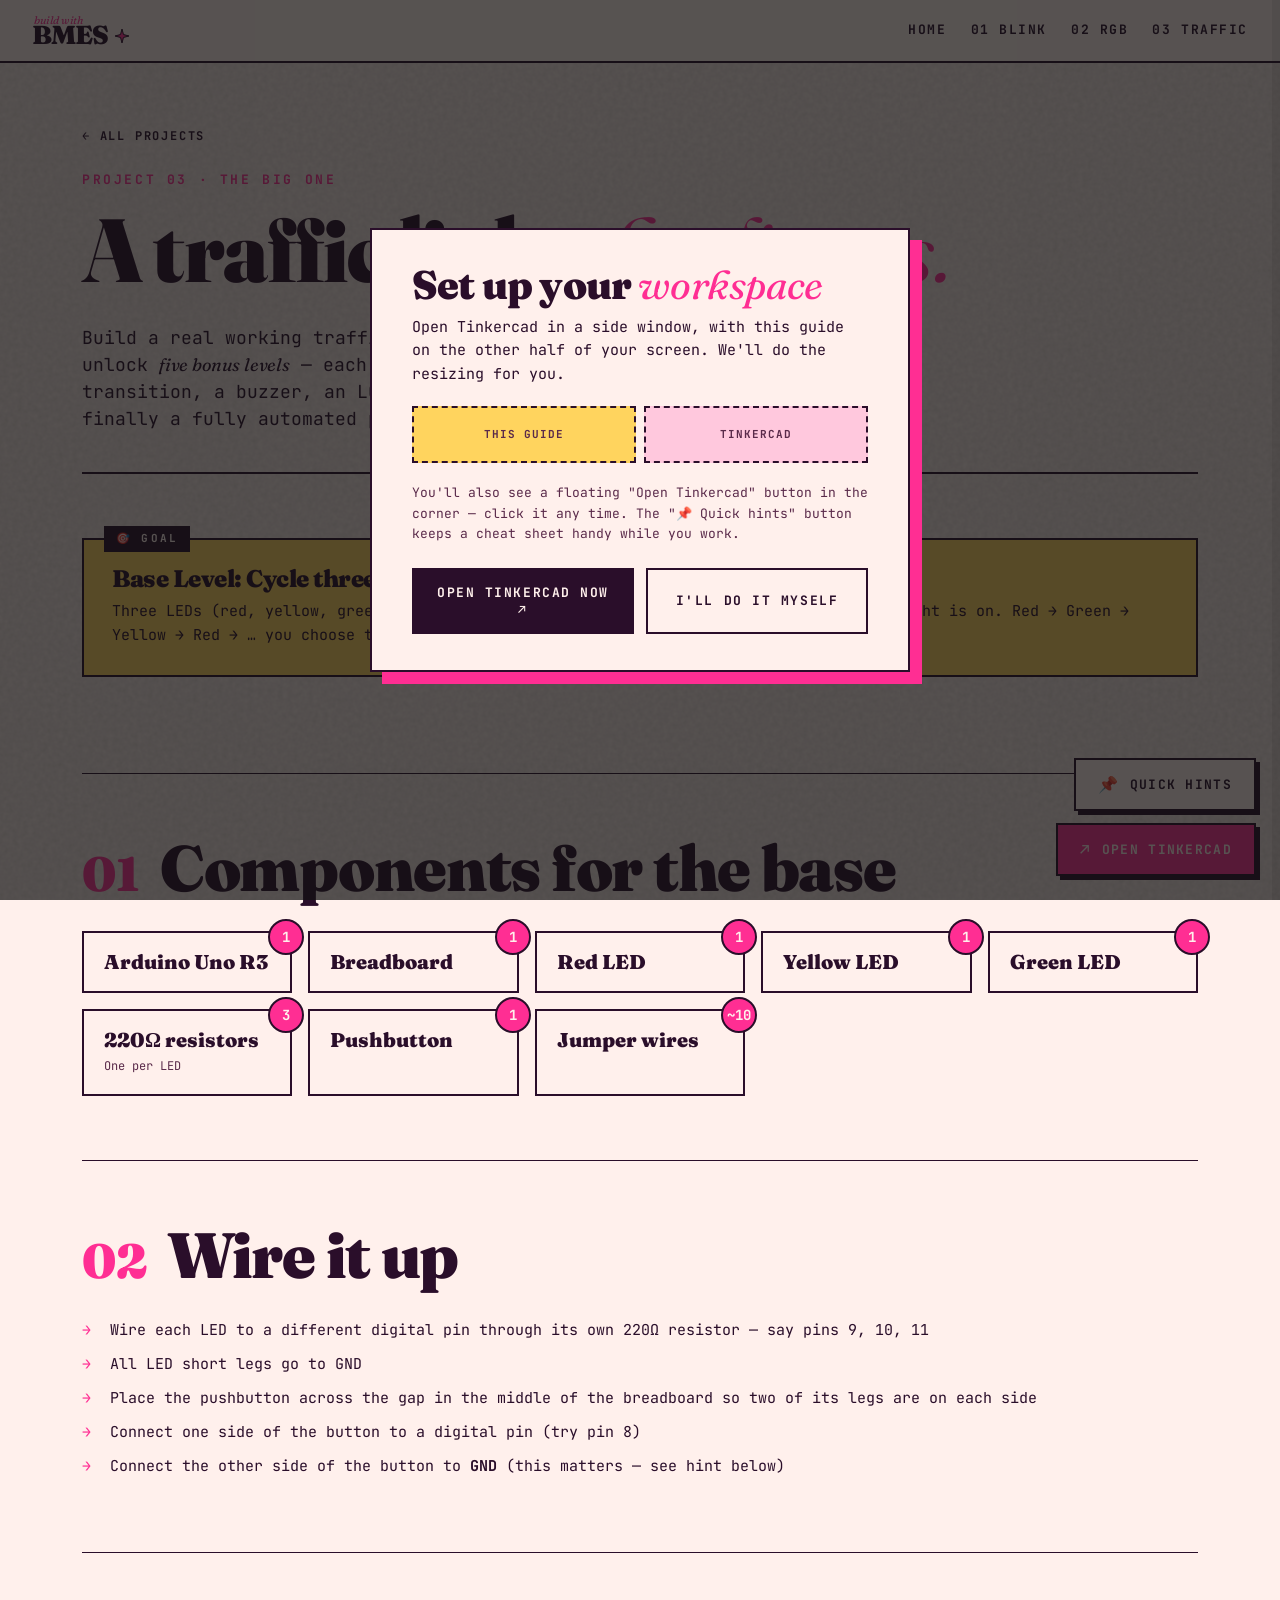
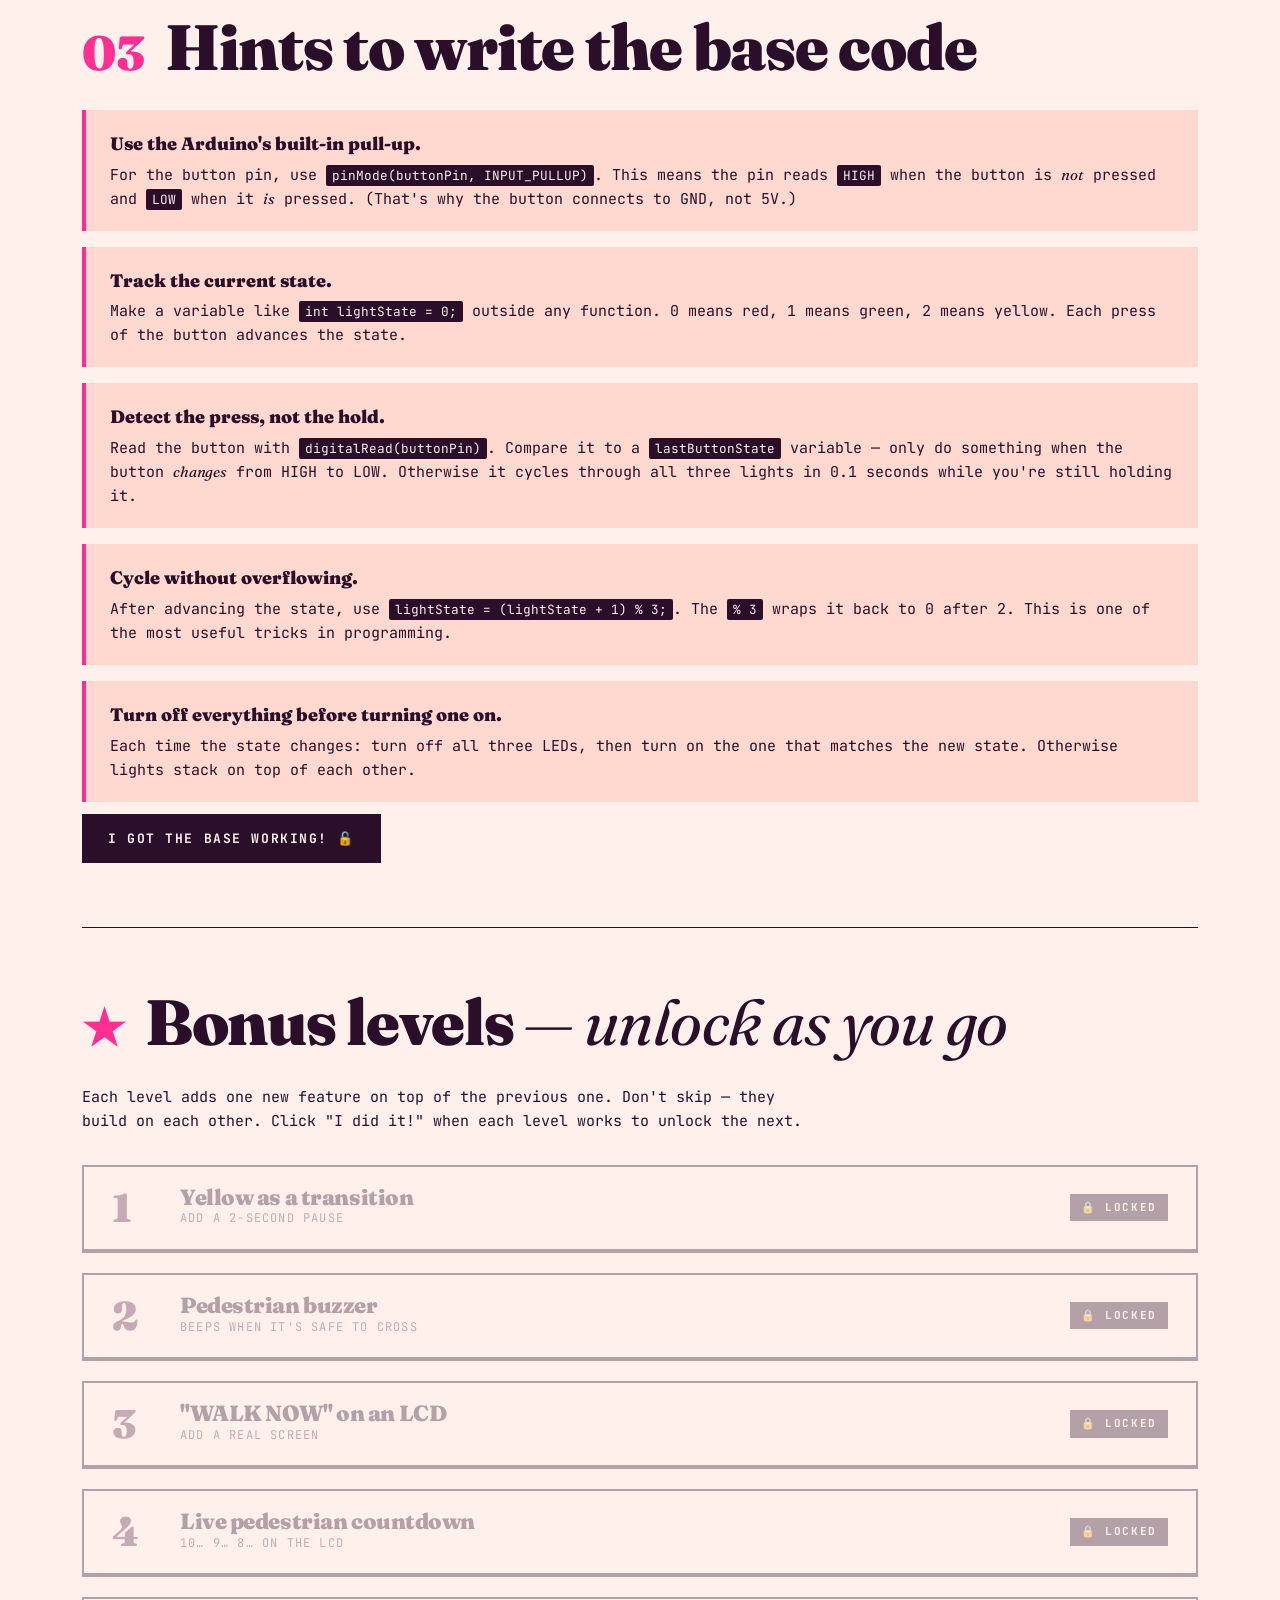
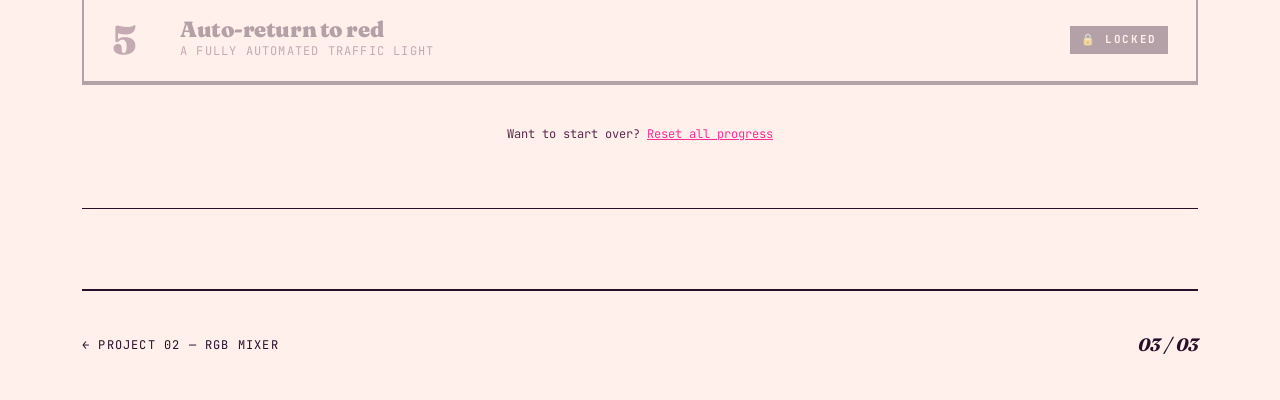
==== traffic-light.html @ db6b2e27 "Initial commit: Build with BMES Arduino workshop site" ====
<!DOCTYPE html>
<html lang="en">
<head>
<meta charset="UTF-8">
<meta name="viewport" content="width=device-width, initial-scale=1.0">
<title>03 — Traffic Light · Build with BMES</title>
<link rel="stylesheet" href="style.css">
</head>
<body>

<nav class="nav">
  <a href="index.html" class="brand">
    <span class="brand-mark">
      <span class="brand-kicker">build with</span>
      <span class="brand-word">BMES<svg class="sparkle" viewBox="0 0 24 24"><path d="M12 1.5 L14.2 9.8 L22.5 12 L14.2 14.2 L12 22.5 L9.8 14.2 L1.5 12 L9.8 9.8 Z"/></svg></span>
    </span>
  </a>
  <ul>
    <li><a href="index.html">Home</a></li>
    <li><a href="blink.html">01 Blink</a></li>
    <li><a href="rgb-mixer.html">02 RGB</a></li>
    <li><a href="traffic-light.html">03 Traffic</a></li>
  </ul>
</nav>

<div class="wrap">
  <section class="proj-hero">
    <a href="index.html" class="back">← All projects</a>
    <div class="label">Project 03 · The big one</div>
    <h1>A traffic light <em>that listens.</em></h1>
    <p class="lede">Build a real working traffic light controlled by a button. Then unlock <em>five bonus levels</em> — each one adds a new feature: a yellow transition, a buzzer, an LCD screen, a live countdown, and finally a fully automated pedestrian system.</p>
  </section>

  <!-- ============== BASE LEVEL ============== -->
  <section class="block">
    <div class="goal">
      <h3>Base Level: Cycle three lights with a button</h3>
      <p>Three LEDs (red, yellow, green) and one button. Each press of the button changes which light is on. Red → Green → Yellow → Red → … you choose the order. <em>Finish this to unlock the bonus levels below.</em></p>
    </div>
  </section>

  <section class="block">
    <div class="block-head"><span class="step">01</span><h2>Components for the base</h2></div>
    <div class="components">
      <div class="component"><span class="qty">1</span><div class="name">Arduino Uno R3</div></div>
      <div class="component"><span class="qty">1</span><div class="name">Breadboard</div></div>
      <div class="component"><span class="qty">1</span><div class="name">Red LED</div></div>
      <div class="component"><span class="qty">1</span><div class="name">Yellow LED</div></div>
      <div class="component"><span class="qty">1</span><div class="name">Green LED</div></div>
      <div class="component"><span class="qty">3</span><div class="name">220Ω resistors</div><div class="note">One per LED</div></div>
      <div class="component"><span class="qty">1</span><div class="name">Pushbutton</div></div>
      <div class="component"><span class="qty">~10</span><div class="name">Jumper wires</div></div>
    </div>
  </section>

  <section class="block">
    <div class="block-head"><span class="step">02</span><h2>Wire it up</h2></div>
    <ul class="checklist">
      <li>Wire each LED to a different digital pin through its own 220Ω resistor — say pins 9, 10, 11</li>
      <li>All LED short legs go to GND</li>
      <li>Place the pushbutton across the gap in the middle of the breadboard so two of its legs are on each side</li>
      <li>Connect one side of the button to a digital pin (try pin 8)</li>
      <li>Connect the other side of the button to <strong>GND</strong> (this matters — see hint below)</li>
    </ul>
  </section>

  <section class="block">
    <div class="block-head"><span class="step">03</span><h2>Hints to write the base code</h2></div>
    <div class="hints">
      <div class="hint">
        <strong>Use the Arduino's built-in pull-up.</strong>
        For the button pin, use <code>pinMode(buttonPin, INPUT_PULLUP)</code>. This means the pin reads <code>HIGH</code> when the button is <em>not</em> pressed and <code>LOW</code> when it <em>is</em> pressed. (That's why the button connects to GND, not 5V.)
      </div>
      <div class="hint">
        <strong>Track the current state.</strong>
        Make a variable like <code>int lightState = 0;</code> outside any function. 0 means red, 1 means green, 2 means yellow. Each press of the button advances the state.
      </div>
      <div class="hint">
        <strong>Detect the press, not the hold.</strong>
        Read the button with <code>digitalRead(buttonPin)</code>. Compare it to a <code>lastButtonState</code> variable — only do something when the button <em>changes</em> from HIGH to LOW. Otherwise it cycles through all three lights in 0.1 seconds while you're still holding it.
      </div>
      <div class="hint">
        <strong>Cycle without overflowing.</strong>
        After advancing the state, use <code>lightState = (lightState + 1) % 3;</code>. The <code>% 3</code> wraps it back to 0 after 2. This is one of the most useful tricks in programming.
      </div>
      <div class="hint">
        <strong>Turn off everything before turning one on.</strong>
        Each time the state changes: turn off all three LEDs, then turn on the one that matches the new state. Otherwise lights stack on top of each other.
      </div>
    </div>

    <button id="base-done-btn" class="unlock-btn" onclick="markBaseDone()">I got the base working! 🔓</button>
  </section>

  <!-- ============== BONUS LEVELS ============== -->
  <section class="block">
    <div class="block-head"><span class="step">★</span><h2>Bonus levels <em>— unlock as you go</em></h2></div>
    <p style="margin-bottom: 32px; max-width: 720px;">Each level adds one new feature on top of the previous one. Don't skip — they build on each other. Click "I did it!" when each level works to unlock the next.</p>

    <!-- LEVEL 1 -->
    <div class="level" id="level-1">
      <div class="level-head">
        <div class="level-num">1</div>
        <div class="level-title">
          <h3>Yellow as a transition</h3>
          <div class="sub">Add a 2-second pause</div>
        </div>
        <div class="level-status locked-tag">🔒 Locked</div>
      </div>
      <div class="level-body">
        <p>Right now the lights cycle instantly. Real traffic lights warn you before changing — yellow flashes for a moment <em>before</em> green takes over.</p>
        <p><strong>Goal:</strong> When the button is pressed and you're switching to green, light up <em>yellow</em> first for 2 seconds, <em>then</em> turn on green.</p>
        <div class="hints">
          <div class="hint">
            <strong>The simplest tool: <code>delay()</code></strong>
            Inside the "switch to green" branch, turn yellow on, call <code>delay(2000)</code>, turn yellow off, then turn green on. Order matters.
          </div>
          <div class="hint">
            <strong>Watch out:</strong> <code>delay()</code> freezes everything — your button won't respond during those 2 seconds. That's fine for now. (Bonus 4 fixes this with a smarter approach.)
          </div>
        </div>
        <button class="unlock-btn" onclick="completeLevel(1)">I did it! Unlock Level 2 →</button>
      </div>
    </div>

    <!-- LEVEL 2 -->
    <div class="level" id="level-2">
      <div class="level-head">
        <div class="level-num">2</div>
        <div class="level-title">
          <h3>Pedestrian buzzer</h3>
          <div class="sub">Beeps when it's safe to cross</div>
        </div>
        <div class="level-status locked-tag">🔒 Locked</div>
      </div>
      <div class="level-body">
        <p>Real crosswalks beep so people who can't see the light know when to walk. Add a piezo buzzer that beeps three times when the green light turns on.</p>
        <p><strong>New component:</strong> 1× Piezo buzzer. Connect one leg to a digital pin (say pin 12), the other to GND.</p>
        <div class="hints">
          <div class="hint">
            <strong>Make sound with <code>tone()</code></strong>
            <code>tone(buzzerPin, frequency, duration)</code> — for example <code>tone(12, 1000, 200)</code> plays 1000Hz for 200 milliseconds. Higher frequency = higher pitch.
          </div>
          <div class="hint">
            <strong>Repeat with a loop.</strong>
            Use a <code>for</code> loop to beep three times. Inside the loop: <code>tone(...)</code>, then <code>delay(300)</code> so the beeps don't overlap.
          </div>
          <div class="hint">
            <strong>When should it beep?</strong>
            Only when green just turned on — not on every loop. Put the beep code inside the same branch where you turn green on.
          </div>
        </div>
        <button class="unlock-btn" onclick="completeLevel(2)">I did it! Unlock Level 3 →</button>
      </div>
    </div>

    <!-- LEVEL 3 -->
    <div class="level" id="level-3">
      <div class="level-head">
        <div class="level-num">3</div>
        <div class="level-title">
          <h3>"WALK NOW" on an LCD</h3>
          <div class="sub">Add a real screen</div>
        </div>
        <div class="level-status locked-tag">🔒 Locked</div>
      </div>
      <div class="level-body">
        <p>Add an LCD screen that shows what pedestrians should do: <em>"STOP"</em>, <em>"GET READY"</em>, or <em>"WALK NOW"</em> depending on which light is on.</p>
        <p><strong>New components:</strong></p>
        <ul class="checklist">
          <li>1× LCD 16x2 (the one in the Tinkercad components panel)</li>
          <li>1× Potentiometer (small dial) — controls how dark the text appears</li>
          <li>~10 more jumper wires</li>
        </ul>
        <div class="hints">
          <div class="hint">
            <strong>You'll need a library.</strong>
            Add <code>#include &lt;LiquidCrystal.h&gt;</code> at the top of your code. Then create the LCD object: <code>LiquidCrystal lcd(7, 6, 5, 4, 3, 2);</code> — those are the pin numbers it'll use.
          </div>
          <div class="hint">
            <strong>Wire pattern (Tinkercad LCD pin labels):</strong>
            <span class="pill-list">
              <span>VCC → 5V</span><span>GND → GND</span><span>V0 → potentiometer middle</span>
              <span>RS → pin 7</span><span>RW → GND</span><span>E → pin 6</span>
              <span>DB4 → 5</span><span>DB5 → 4</span><span>DB6 → 3</span><span>DB7 → 2</span>
              <span>LED+ → 5V</span><span>LED- → GND</span>
            </span>
          </div>
          <div class="hint">
            <strong>Important: the button pin moves.</strong>
            The LCD now uses pin 2. Move your button to pin 8 (or any free pin) and update your code.
          </div>
          <div class="hint">
            <strong>Display text.</strong>
            In <code>setup()</code>, call <code>lcd.begin(16, 2)</code>. To write something: <code>lcd.clear()</code>, then <code>lcd.setCursor(0, 0)</code>, then <code>lcd.print("WALK NOW")</code>. Set cursor to (0, 1) for the second row.
          </div>
          <div class="hint">
            <strong>If the screen is black squares:</strong>
            Turn the potentiometer dial. It controls contrast. The sweet spot is somewhere in the middle — when text appears clearly and the squares fade.
          </div>
        </div>
        <button class="unlock-btn" onclick="completeLevel(3)">I did it! Unlock Level 4 →</button>
      </div>
    </div>

    <!-- LEVEL 4 -->
    <div class="level" id="level-4">
      <div class="level-head">
        <div class="level-num">4</div>
        <div class="level-title">
          <h3>Live pedestrian countdown</h3>
          <div class="sub">10… 9… 8… on the LCD</div>
        </div>
        <div class="level-status locked-tag">🔒 Locked</div>
      </div>
      <div class="level-body">
        <p>When the green light is on, show a <em>live</em> 10-second countdown on the LCD. Each second, the number ticks down. Last 3 seconds, the buzzer beeps a warning.</p>
        <div class="hints">
          <div class="hint">
            <strong>Time without freezing: <code>millis()</code></strong>
            <code>millis()</code> returns how many milliseconds the Arduino has been running. Save the value when green turns on: <code>greenStart = millis();</code>. Then in <code>loop()</code>, check the difference: <code>millis() - greenStart</code> tells you how much time has passed.
          </div>
          <div class="hint">
            <strong>Convert to seconds and count down.</strong>
            <code>int elapsed = (millis() - greenStart) / 1000;</code> gives seconds passed. <code>int remaining = 10 - elapsed;</code> gives time left.
          </div>
          <div class="hint">
            <strong>Update the LCD only when the number changes.</strong>
            If you redraw every loop, the screen flickers. Save the last shown number; only call <code>lcd.print()</code> when the new number is different.
          </div>
          <div class="hint">
            <strong>Beep when it's almost up.</strong>
            If <code>remaining</code> is 1, 2, or 3 — call <code>tone(buzzerPin, 880, 150)</code>.
          </div>
          <div class="hint">
            <strong>Why this beats <code>delay()</code>:</strong>
            With <code>millis()</code>, the button still works during the countdown. The Arduino keeps checking everything in parallel. This is how real-time systems work.
          </div>
        </div>
        <button class="unlock-btn" onclick="completeLevel(4)">I did it! Unlock Level 5 →</button>
      </div>
    </div>

    <!-- LEVEL 5 -->
    <div class="level" id="level-5">
      <div class="level-head">
        <div class="level-num">5</div>
        <div class="level-title">
          <h3>Auto-return to red</h3>
          <div class="sub">A fully automated traffic light</div>
        </div>
        <div class="level-status locked-tag">🔒 Locked</div>
      </div>
      <div class="level-body">
        <p>The grand finale. When the countdown hits zero, show <em>"TIME IS UP"</em> on the LCD for 1.5 seconds, then automatically switch back to red — no button press needed. Now you have a real traffic light: press the button to request a walk, get your countdown, get returned to stop. Hands-free.</p>
        <div class="hints">
          <div class="hint">
            <strong>When countdown reaches zero:</strong>
            Display "TIME IS UP" on the LCD. Use <code>delay(1500)</code> to let pedestrians read it.
          </div>
          <div class="hint">
            <strong>Then transition back to red.</strong>
            Turn green off, turn red on. Update the LCD to whatever you show during red ("STOP" or similar).
          </div>
          <div class="hint">
            <strong>Don't forget the state variable.</strong>
            Set <code>lightState = 0;</code> so the next button press still cycles correctly. If you skip this, the state machine gets out of sync and the lights go wrong on the next press.
          </div>
          <div class="hint">
            <strong>Bonus polish:</strong>
            Reset the countdown variable too, so if the user presses again, you start at 10 instead of -3.
          </div>
        </div>
        <button class="unlock-btn" onclick="completeLevel(5)">I finished everything! 🎉</button>
      </div>
    </div>

    <div class="reset-row">
      Want to start over? <button onclick="resetProgress()">Reset all progress</button>
    </div>
  </section>

  <footer>
    <div>← <a href="rgb-mixer.html" style="color: var(--ink); border: none;">Project 02 — RGB Mixer</a></div>
    <div class="sig">03 / 03</div>
  </footer>
</div>

<!-- ============== FLOATING BUTTONS ============== -->
<div class="fab-stack">
  <button class="fab secondary" onclick="toggleDrawer()"><span class="icon">📌</span><span class="label-full">Quick hints</span></button>
  <button class="fab primary" onclick="openTinkercad()"><span class="icon">↗</span><span class="label-full">Open Tinkercad</span></button>
</div>

<!-- ============== HINT DRAWER ============== -->
<div class="drawer-backdrop" id="drawer-backdrop" onclick="toggleDrawer(false)"></div>
<aside class="drawer" id="hint-drawer">
  <div class="drawer-head">
    <h3>Quick <em>reference</em></h3>
    <button class="drawer-close" onclick="toggleDrawer(false)">✕</button>
  </div>
  <div class="drawer-body">

    <h4>Base — <em>components</em></h4>
    <ul class="drawer-comp-list">
      <li><span>Arduino Uno R3</span><span class="qn">×1</span></li>
      <li><span>Breadboard</span><span class="qn">×1</span></li>
      <li><span>Red / Yellow / Green LEDs</span><span class="qn">×3</span></li>
      <li><span>220Ω resistor</span><span class="qn">×3</span></li>
      <li><span>Pushbutton</span><span class="qn">×1</span></li>
      <li><span>Jumper wires</span><span class="qn">×10</span></li>
    </ul>

    <h4>Base — <em>code cheat sheet</em></h4>
    <div class="drawer-tip"><strong>Button reads backwards</strong><code>pinMode(btn, INPUT_PULLUP);</code> Button reads <code>HIGH</code> when not pressed, <code>LOW</code> when pressed. Wire its other leg to <strong>GND</strong>.</div>
    <div class="drawer-tip"><strong>Detect press, not hold</strong>Compare current button state to <code>lastBtnState</code>. Only act when it changes from HIGH → LOW.</div>
    <div class="drawer-tip"><strong>Cycle states</strong><code>lightState = (lightState + 1) % 3;</code> wraps 0 → 1 → 2 → 0.</div>
    <div class="drawer-tip"><strong>Reset before lighting</strong>Turn ALL LEDs off first, then turn on the right one. Otherwise they stack.</div>

    <h4>Bonus 1 — <em>yellow delay</em></h4>
    <div class="drawer-tip"><code>delay(2000)</code> pauses 2 seconds. Yellow on → wait → yellow off → green on.</div>

    <h4>Bonus 2 — <em>buzzer</em></h4>
    <div class="drawer-tip"><strong>Make sound</strong><code>tone(buzzer, 1000, 200);</code> = 1000Hz for 200ms.</div>
    <div class="drawer-tip"><strong>Repeat 3 times</strong>Use a <code>for</code> loop, with <code>delay(300)</code> between beeps.</div>

    <h4>Bonus 3 — <em>LCD wiring</em></h4>
    <div class="drawer-tip"><strong>Library</strong><code>#include &lt;LiquidCrystal.h&gt;</code><br><code>LiquidCrystal lcd(7, 6, 5, 4, 3, 2);</code></div>
    <div class="drawer-tip"><strong>Pin map</strong>VCC→5V · GND→GND · V0→pot middle · RS→7 · RW→GND · E→6 · DB4→5 · DB5→4 · DB6→3 · DB7→2 · LED+→5V · LED-→GND</div>
    <div class="drawer-tip"><strong>⚠ Move the button</strong>LCD now uses pin 2. Move button to pin 8.</div>
    <div class="drawer-tip"><strong>Print text</strong><code>lcd.begin(16, 2);</code> in setup. Then <code>lcd.clear();</code> + <code>lcd.setCursor(0,0);</code> + <code>lcd.print("WALK NOW");</code></div>
    <div class="drawer-tip"><strong>Black squares?</strong>Turn the potentiometer dial. That's the contrast — find the sweet spot.</div>

    <h4>Bonus 4 — <em>millis() countdown</em></h4>
    <div class="drawer-tip"><strong>Why not delay()?</strong><code>delay()</code> freezes everything. <code>millis()</code> lets you check time without stopping.</div>
    <div class="drawer-tip"><strong>Save the start</strong><code>greenStart = millis();</code> when green turns on.</div>
    <div class="drawer-tip"><strong>Compute remaining</strong><code>int remaining = 10 - (millis() - greenStart) / 1000;</code></div>
    <div class="drawer-tip"><strong>Don't redraw constantly</strong>Only call <code>lcd.print()</code> when <code>remaining</code> changes. Otherwise the screen flickers.</div>

    <h4>Bonus 5 — <em>auto reset</em></h4>
    <div class="drawer-tip"><strong>When countdown = 0</strong>Show "TIME IS UP" → <code>delay(1500)</code> → green off, red on.</div>
    <div class="drawer-tip"><strong>⚠ Reset the state</strong><code>lightState = 0;</code> after auto-switching, or the next button press will be wrong.</div>

    <div class="drawer-cta">
      <strong>Working in Tinkercad?</strong><br>
      Pop it open in a side window so you can keep these hints visible.
      <button onclick="openTinkercad()">Open Tinkercad ↗</button>
    </div>
  </div>
</aside>

<!-- ============== FIRST-VISIT SETUP MODAL ============== -->
<div class="modal-backdrop" id="setup-modal">
  <div class="modal">
    <h2>Set up your <em>workspace</em></h2>
    <p>Open Tinkercad in a side window, with this guide on the other half of your screen. We'll do the resizing for you.</p>
    <div class="layout-art">
      <div class="pane gd">THIS GUIDE</div>
      <div class="pane tk">TINKERCAD</div>
    </div>
    <p style="font-size: 13px; color: var(--ink-soft);">You'll also see a floating "Open Tinkercad" button in the corner — click it any time. The "📌 Quick hints" button keeps a cheat sheet handy while you work.</p>
    <div class="modal-buttons">
      <button class="go" onclick="dismissSetupModal(true)">Open Tinkercad now ↗</button>
      <button class="skip" onclick="dismissSetupModal(false)">I'll do it myself</button>
    </div>
  </div>
</div>

<script src="script.js"></script>
</body>
</html>
---- style.css ----
/* ---------- fonts ---------- */
@import url('https://fonts.googleapis.com/css2?family=Fraunces:ital,opsz,wght@0,9..144,400;0,9..144,700;0,9..144,900;1,9..144,700&family=JetBrains+Mono:wght@400;500;700&display=swap');

/* ---------- variables ---------- */
:root {
  --cream: #FFF0EC;        /* soft pink cream background */
  --cream-2: #FFD9D0;      /* deeper peachy pink */
  --ink: #2A0E2A;          /* deep berry-plum (warm dark) */
  --ink-soft: #5A2A4A;
  --coral: #FF2E93;        /* hot pink / fuchsia (primary accent) */
  --cobalt: #A66CFF;       /* lavender/lilac */
  --amber: #FFD45E;        /* butter yellow */
  --mint: #A8E6CF;         /* soft mint */
  --rose: #FFC8DD;         /* bubblegum pink */
  --line: #2A0E2A;
}

* { box-sizing: border-box; margin: 0; padding: 0; }

html { scroll-behavior: smooth; }

body {
  background: var(--cream);
  color: var(--ink);
  font-family: 'JetBrains Mono', monospace;
  font-size: 15px;
  line-height: 1.6;
  min-height: 100vh;
  position: relative;
  overflow-x: hidden;
}

/* grain overlay */
body::before {
  content: "";
  position: fixed;
  inset: 0;
  pointer-events: none;
  z-index: 1;
  opacity: 0.35;
  mix-blend-mode: multiply;
  background-image: url("data:image/svg+xml,%3Csvg viewBox='0 0 200 200' xmlns='http://www.w3.org/2000/svg'%3E%3Cfilter id='n'%3E%3CfeTurbulence type='fractalNoise' baseFrequency='0.9' numOctaves='2' stitchTiles='stitch'/%3E%3CfeColorMatrix values='0 0 0 0 0.07 0 0 0 0 0.07 0 0 0 0 0.07 0 0 0 0.4 0'/%3E%3C/filter%3E%3Crect width='100%25' height='100%25' filter='url(%23n)'/%3E%3C/svg%3E");
}

/* ---------- typography ---------- */
h1, h2, h3, h4 {
  font-family: 'Fraunces', serif;
  font-weight: 900;
  line-height: 0.95;
  letter-spacing: -0.02em;
}

h1 { font-size: clamp(48px, 9vw, 128px); }
h2 { font-size: clamp(32px, 5vw, 64px); }
h3 { font-size: clamp(22px, 2.5vw, 32px); }
h4 { font-size: 18px; text-transform: uppercase; letter-spacing: 0.1em; font-family: 'JetBrains Mono', monospace; font-weight: 700; }

em, .italic {
  font-family: 'Fraunces', serif;
  font-style: italic;
  font-weight: 400;
  letter-spacing: -0.01em;
}

a { color: var(--coral); text-decoration: none; border-bottom: 2px solid currentColor; transition: opacity 0.2s; }
a:hover { opacity: 0.6; }

code, pre {
  font-family: 'JetBrains Mono', monospace;
  background: var(--ink);
  color: var(--cream);
  padding: 2px 6px;
  border-radius: 2px;
  font-size: 0.88em;
}
pre { padding: 16px 20px; overflow-x: auto; border-radius: 4px; line-height: 1.55; }
pre code { background: none; padding: 0; }

/* ---------- layout ---------- */
.wrap { max-width: 1180px; margin: 0 auto; padding: 0 32px; position: relative; z-index: 2; }

/* ---------- nav ---------- */
.nav {
  position: sticky; top: 0; z-index: 50;
  background: var(--cream);
  border-bottom: 2px solid var(--ink);
  padding: 14px 32px;
  display: flex; justify-content: space-between; align-items: center;
  font-size: 13px; text-transform: uppercase; letter-spacing: 0.12em; font-weight: 700;
}
.nav .brand {
  display: inline-flex; align-items: center; gap: 0;
  text-decoration: none; border: none; color: var(--ink);
  line-height: 1;
}
.nav .brand:hover { opacity: 1; }
.nav .brand:hover .brand-word { color: var(--coral); }
.nav .brand:hover .sparkle { transform: rotate(90deg) scale(1.1); }

.brand-mark { display: flex; flex-direction: column; line-height: 0.9; }
.brand-kicker {
  font-family: 'Fraunces', serif; font-style: italic; font-weight: 400;
  font-size: 11px; color: var(--coral); letter-spacing: 0.02em;
  text-transform: lowercase; padding-left: 2px;
  transform: translateY(2px);
}
.brand-word {
  font-family: 'Fraunces', serif; font-weight: 900;
  font-size: 26px; letter-spacing: -0.04em;
  display: inline-flex; align-items: center; gap: 4px;
  transition: color 0.2s;
}
.brand-word .sparkle {
  width: 16px; height: 16px;
  transition: transform 0.3s ease;
  margin-left: 2px;
}
.brand-word .sparkle path { fill: var(--coral); stroke: var(--ink); stroke-width: 1.5; stroke-linejoin: round; }
.brand-word .dot {
  display: inline-block; width: 6px; height: 6px;
  background: var(--cobalt); border: 1.5px solid var(--ink);
  border-radius: 50%; margin-left: 4px;
}

/* footer brand variant — bigger */
.brand-large .brand-kicker { font-size: 14px; }
.brand-large .brand-word { font-size: 36px; }
.brand-large .sparkle { width: 22px; height: 22px; }
.nav ul { list-style: none; display: flex; gap: 24px; }
.nav a { color: var(--ink); border: none; }
.nav a:hover { color: var(--coral); opacity: 1; }

/* ---------- hero ---------- */
.hero {
  padding: 80px 0 60px;
  position: relative;
}
.hero .kicker {
  display: inline-block;
  background: var(--ink); color: var(--cream);
  padding: 6px 14px; font-size: 12px; letter-spacing: 0.2em; text-transform: uppercase; font-weight: 700;
  margin-bottom: 32px;
}
.hero h1 span.accent { color: var(--coral); font-style: italic; font-weight: 400; }
.hero-meta {
  display: grid; grid-template-columns: repeat(auto-fit, minmax(180px, 1fr));
  gap: 24px; margin-top: 60px; padding-top: 32px; border-top: 2px solid var(--ink);
}
.hero-meta div { font-size: 13px; }
.hero-meta strong { display: block; font-family: 'Fraunces', serif; font-size: 28px; font-weight: 900; line-height: 1; margin-bottom: 6px; }

/* ---------- project cards (landing) ---------- */
.projects { padding: 60px 0 120px; }
.projects-header { display: flex; justify-content: space-between; align-items: baseline; margin-bottom: 48px; border-bottom: 2px solid var(--ink); padding-bottom: 16px; }
.projects-header h2 em { color: var(--coral); }

.card-grid { display: grid; grid-template-columns: repeat(3, 1fr); gap: 24px; }
@media (max-width: 900px) { .card-grid { grid-template-columns: 1fr; } }

.proj-card {
  border: 2px solid var(--ink);
  padding: 28px;
  background: var(--cream);
  display: flex; flex-direction: column;
  transition: transform 0.2s, box-shadow 0.2s;
  text-decoration: none; color: var(--ink); border-radius: 0;
}
.proj-card:hover { transform: translate(-4px, -4px); box-shadow: 8px 8px 0 var(--ink); }
.proj-card .num { font-family: 'Fraunces', serif; font-weight: 900; font-size: 72px; line-height: 1; }
.proj-card .num em { font-weight: 400; }
.proj-card h3 { margin-top: 16px; }
.proj-card p { margin-top: 12px; font-size: 14px; color: var(--ink-soft); flex: 1; }
.proj-card .tag-row { margin-top: 20px; display: flex; gap: 8px; flex-wrap: wrap; }
.tag { font-size: 11px; text-transform: uppercase; letter-spacing: 0.08em; padding: 4px 10px; border: 1px solid var(--ink); font-weight: 700; }
.tag.coral { background: var(--coral); color: var(--cream); border-color: var(--coral); }
.tag.amber { background: var(--amber); border-color: var(--ink); }
.tag.cobalt { background: var(--cobalt); color: var(--cream); border-color: var(--cobalt); }
.tag.mint   { background: var(--mint); border-color: var(--ink); }

.proj-card .go { margin-top: 20px; font-size: 12px; font-weight: 700; text-transform: uppercase; letter-spacing: 0.15em; display: flex; justify-content: space-between; }

/* project card color variants */
.proj-card.v-coral  { background: var(--rose); }
.proj-card.v-cobalt { background: #C8D3FF; }
.proj-card.v-amber  { background: var(--amber); }

/* ---------- project pages ---------- */
.proj-hero {
  padding: 60px 0 40px;
  border-bottom: 2px solid var(--ink);
}
.proj-hero .back { font-size: 12px; text-transform: uppercase; letter-spacing: 0.15em; font-weight: 700; color: var(--ink); border: none; display: inline-block; margin-bottom: 24px; }
.proj-hero .back:hover { color: var(--coral); }
.proj-hero .label { font-size: 13px; text-transform: uppercase; letter-spacing: 0.2em; font-weight: 700; margin-bottom: 16px; color: var(--coral); }
.proj-hero h1 { font-size: clamp(40px, 7vw, 96px); }
.proj-hero h1 em { color: var(--coral); font-weight: 400; }
.proj-hero .lede { margin-top: 32px; font-size: 18px; max-width: 720px; line-height: 1.5; }

/* section blocks */
section.block { padding: 64px 0; border-bottom: 1px solid var(--ink); }
section.block:last-child { border-bottom: none; }
.block-head {
  display: flex; align-items: baseline; gap: 20px; margin-bottom: 32px;
}
.block-head .step {
  font-family: 'Fraunces', serif; font-weight: 900; font-size: 48px; line-height: 1;
  color: var(--coral);
}
.block-head h2 { flex: 1; }

/* components list */
.components {
  display: grid; grid-template-columns: repeat(auto-fit, minmax(200px, 1fr));
  gap: 16px;
}
.component {
  border: 2px solid var(--ink);
  padding: 18px 20px;
  background: var(--cream);
  position: relative;
}
.component .qty {
  position: absolute; top: -14px; right: -14px;
  background: var(--coral); color: var(--cream);
  width: 36px; height: 36px; border-radius: 50%;
  display: flex; align-items: center; justify-content: center;
  font-weight: 700; border: 2px solid var(--ink); font-size: 14px;
}
.component .name { font-family: 'Fraunces', serif; font-weight: 900; font-size: 20px; line-height: 1.1; }
.component .note { font-size: 12px; color: var(--ink-soft); margin-top: 6px; }

/* hint boxes */
.hints { display: grid; gap: 16px; }
.hint {
  padding: 20px 24px; border-left: 4px solid var(--coral);
  background: var(--cream-2);
}
.hint strong { font-family: 'Fraunces', serif; font-weight: 900; font-size: 18px; display: block; margin-bottom: 4px; }
.hint code { font-size: 0.85em; }

/* challenge / goal box */
.goal {
  border: 2px solid var(--ink);
  background: var(--amber);
  padding: 28px;
  margin-bottom: 32px;
  position: relative;
}
.goal::before {
  content: "🎯 GOAL"; position: absolute; top: -14px; left: 20px;
  background: var(--ink); color: var(--cream);
  padding: 4px 12px; font-size: 11px; letter-spacing: 0.2em; font-weight: 700;
}
.goal h3 { font-size: 24px; margin-bottom: 8px; }

/* ---------- bonus levels ---------- */
.level {
  border: 2px solid var(--ink);
  margin-bottom: 20px;
  background: var(--cream);
  overflow: hidden;
  transition: opacity 0.3s;
}
.level.locked { opacity: 0.35; pointer-events: none; }
.level.locked .level-body { display: none; }

.level-head {
  display: flex; align-items: center; gap: 20px;
  padding: 20px 28px;
  background: var(--cream-2);
  border-bottom: 2px solid var(--ink);
  cursor: pointer;
}
.level.locked .level-head { background: var(--cream); cursor: not-allowed; }

.level-num {
  font-family: 'Fraunces', serif; font-weight: 900; font-size: 40px; line-height: 1;
  color: var(--coral); min-width: 48px;
}
.level.locked .level-num { color: var(--ink-soft); }
.level-title { flex: 1; }
.level-title h3 { font-size: 22px; margin-bottom: 2px; }
.level-title .sub { font-size: 12px; color: var(--ink-soft); text-transform: uppercase; letter-spacing: 0.1em; }
.level-status {
  font-size: 11px; font-weight: 700; letter-spacing: 0.15em; text-transform: uppercase;
  padding: 4px 10px; border: 1px solid var(--ink);
}
.level-status.locked-tag   { background: var(--ink); color: var(--cream); }
.level-status.active-tag   { background: var(--amber); }
.level-status.done-tag     { background: var(--mint); }

.level-body { padding: 28px; }
.level-body p { margin-bottom: 16px; }

.unlock-btn {
  font-family: 'JetBrains Mono', monospace; font-weight: 700;
  text-transform: uppercase; letter-spacing: 0.12em; font-size: 13px;
  padding: 14px 24px; background: var(--ink); color: var(--cream);
  border: 2px solid var(--ink); cursor: pointer;
  transition: transform 0.15s, background 0.2s;
  margin-top: 12px;
}
.unlock-btn:hover { background: var(--coral); border-color: var(--coral); transform: translate(-2px, -2px); box-shadow: 4px 4px 0 var(--ink); }
.unlock-btn.done { background: var(--mint); color: var(--ink); border-color: var(--ink); }
.unlock-btn.done::before { content: "✓ "; }

.reset-row { margin-top: 40px; text-align: center; font-size: 12px; color: var(--ink-soft); }
.reset-row button { background: none; border: none; color: var(--coral); cursor: pointer; font-family: inherit; text-decoration: underline; font-size: 12px; }

/* ---------- misc ---------- */
.pill-list { display: flex; flex-wrap: wrap; gap: 8px; margin-top: 12px; }
.pill-list span {
  font-size: 12px; padding: 4px 10px;
  background: var(--cream-2); border: 1px solid var(--ink);
  font-family: 'JetBrains Mono', monospace;
}

ul.checklist { list-style: none; padding: 0; }
ul.checklist li {
  padding-left: 28px; position: relative; margin-bottom: 10px; font-size: 15px;
}
ul.checklist li::before {
  content: "→"; position: absolute; left: 0; top: 0;
  color: var(--coral); font-weight: 700;
}

.callout {
  padding: 20px 24px; background: var(--cobalt); color: var(--cream);
  margin: 24px 0; font-size: 14px;
}
.callout strong { font-family: 'Fraunces', serif; font-weight: 900; font-size: 18px; display: block; margin-bottom: 6px; }

/* ---------- footer ---------- */
footer {
  border-top: 2px solid var(--ink);
  padding: 40px 0;
  margin-top: 80px;
  font-size: 12px; text-transform: uppercase; letter-spacing: 0.1em;
  display: flex; justify-content: space-between; align-items: center;
}
footer .sig { font-family: 'Fraunces', serif; font-style: italic; font-weight: 700; font-size: 18px; text-transform: none; letter-spacing: -0.01em; }

/* ---------- animated marquee on landing ---------- */
.marquee {
  overflow: hidden; white-space: nowrap;
  border-top: 2px solid var(--ink); border-bottom: 2px solid var(--ink);
  background: var(--coral); color: var(--cream);
  padding: 14px 0;
  font-family: 'Fraunces', serif; font-weight: 900; font-size: 28px; font-style: italic;
  letter-spacing: -0.01em;
}
.marquee span { display: inline-block; animation: scroll 30s linear infinite; padding-right: 40px; }
.marquee span::after { content: " ★ "; color: var(--amber); padding: 0 20px; }
@keyframes scroll {
  from { transform: translateX(0); }
  to   { transform: translateX(-50%); }
}

/* ---------- landing intro grid ---------- */
.intro-grid {
  display: grid; grid-template-columns: 1fr 1fr; gap: 48px;
  padding: 80px 0;
  border-top: 2px solid var(--ink);
}
@media (max-width: 800px) { .intro-grid { grid-template-columns: 1fr; } }
.intro-grid h2 em { color: var(--coral); font-weight: 400; }
.intro-grid .col p { margin-bottom: 18px; }

/* decorative star/badge */
.badge {
  display: inline-block; font-family: 'Fraunces', serif; font-weight: 900; font-style: italic;
  background: var(--amber); padding: 8px 16px; border: 2px solid var(--ink);
  transform: rotate(-3deg); font-size: 16px;
}

/* ================================================================ */
/* ============== FLOATING ACTION BUTTONS (FAB) =================== */
/* ================================================================ */
.fab-stack {
  position: fixed; right: 24px; bottom: 24px; z-index: 100;
  display: flex; flex-direction: column; gap: 12px; align-items: flex-end;
}
.fab {
  font-family: 'JetBrains Mono', monospace;
  font-weight: 700; text-transform: uppercase; letter-spacing: 0.1em;
  font-size: 13px;
  padding: 14px 22px;
  border: 2px solid var(--ink);
  cursor: pointer;
  transition: transform 0.15s, box-shadow 0.15s, background 0.2s;
  display: flex; align-items: center; gap: 10px;
  white-space: nowrap;
  box-shadow: 4px 4px 0 var(--ink);
}
.fab:hover { transform: translate(-2px, -2px); box-shadow: 6px 6px 0 var(--ink); }
.fab:active { transform: translate(0, 0); box-shadow: 2px 2px 0 var(--ink); }
.fab.primary { background: var(--coral); color: var(--cream); border-color: var(--ink); }
.fab.secondary { background: var(--cream); color: var(--ink); }
.fab .icon { font-size: 16px; }

/* ================================================================ */
/* ============== HINT DRAWER ===================================== */
/* ================================================================ */
.drawer-backdrop {
  position: fixed; inset: 0; background: rgba(17, 17, 17, 0.5);
  z-index: 200; opacity: 0; pointer-events: none;
  transition: opacity 0.25s;
}
.drawer-backdrop.open { opacity: 1; pointer-events: auto; }

.drawer {
  position: fixed; top: 0; right: 0; height: 100vh;
  width: min(440px, 92vw);
  background: var(--cream);
  border-left: 2px solid var(--ink);
  z-index: 201;
  transform: translateX(100%);
  transition: transform 0.3s ease;
  display: flex; flex-direction: column;
  box-shadow: -8px 0 0 rgba(17,17,17,0.08);
}
.drawer.open { transform: translateX(0); }

.drawer-head {
  padding: 20px 24px;
  border-bottom: 2px solid var(--ink);
  display: flex; justify-content: space-between; align-items: center;
  background: var(--ink); color: var(--cream);
}
.drawer-head h3 {
  font-family: 'Fraunces', serif; font-weight: 900; font-size: 24px; line-height: 1;
}
.drawer-head h3 em { color: var(--amber); font-weight: 400; }
.drawer-close {
  background: none; border: 2px solid var(--cream); color: var(--cream);
  width: 36px; height: 36px; cursor: pointer; font-size: 18px;
  display: flex; align-items: center; justify-content: center;
  font-family: inherit;
}
.drawer-close:hover { background: var(--coral); border-color: var(--coral); }

.drawer-body {
  flex: 1; overflow-y: auto; padding: 24px;
}
.drawer-body h4 {
  font-family: 'Fraunces', serif; font-weight: 900; font-size: 18px;
  letter-spacing: -0.01em; text-transform: none;
  margin-top: 24px; margin-bottom: 12px;
  padding-bottom: 6px; border-bottom: 1px solid var(--ink);
}
.drawer-body h4:first-child { margin-top: 0; }
.drawer-body h4 em { color: var(--coral); font-weight: 400; }

.drawer-tip {
  font-size: 13px; line-height: 1.5; margin-bottom: 12px;
  padding: 10px 14px; background: var(--cream-2); border-left: 3px solid var(--coral);
}
.drawer-tip strong { font-family: 'Fraunces', serif; font-weight: 900; font-size: 14px; display: block; margin-bottom: 2px; }
.drawer-tip code { font-size: 0.85em; padding: 1px 5px; }

.drawer-comp-list { list-style: none; padding: 0; font-size: 13px; }
.drawer-comp-list li {
  padding: 6px 0; border-bottom: 1px dashed rgba(17,17,17,0.2);
  display: flex; justify-content: space-between; gap: 12px;
}
.drawer-comp-list li::before { content: ""; }
.drawer-comp-list .qn { font-weight: 700; color: var(--coral); flex-shrink: 0; }

.drawer-cta {
  margin-top: 24px;
  padding: 16px;
  background: var(--coral); color: var(--cream);
  font-size: 13px; line-height: 1.5;
}
.drawer-cta button {
  margin-top: 10px;
  background: var(--cream); color: var(--ink); border: 2px solid var(--ink);
  padding: 8px 14px; font-family: inherit; font-weight: 700; font-size: 12px;
  text-transform: uppercase; letter-spacing: 0.1em; cursor: pointer;
  width: 100%;
}
.drawer-cta button:hover { background: var(--amber); }

/* ================================================================ */
/* ============== FIRST-VISIT SETUP MODAL ========================= */
/* ================================================================ */
.modal-backdrop {
  position: fixed; inset: 0; background: rgba(17, 17, 17, 0.7);
  z-index: 300; display: none; align-items: center; justify-content: center;
  padding: 20px;
}
.modal-backdrop.open { display: flex; }
.modal {
  background: var(--cream);
  border: 2px solid var(--ink);
  max-width: 540px; width: 100%;
  padding: 36px 40px;
  position: relative;
  box-shadow: 12px 12px 0 var(--coral);
}
.modal h2 {
  font-size: clamp(28px, 4vw, 40px);
  margin-bottom: 12px;
}
.modal h2 em { color: var(--coral); font-weight: 400; }
.modal p { font-size: 15px; margin-bottom: 14px; line-height: 1.55; }
.modal .modal-buttons {
  display: flex; gap: 12px; margin-top: 24px; flex-wrap: wrap;
}
.modal button {
  font-family: 'JetBrains Mono', monospace; font-weight: 700;
  text-transform: uppercase; letter-spacing: 0.12em; font-size: 13px;
  padding: 14px 22px; border: 2px solid var(--ink); cursor: pointer;
  flex: 1; min-width: 180px;
}
.modal button.go { background: var(--ink); color: var(--cream); }
.modal button.go:hover { background: var(--coral); border-color: var(--coral); }
.modal button.skip { background: var(--cream); color: var(--ink); }
.modal button.skip:hover { background: var(--cream-2); }
.modal .layout-art {
  display: flex; gap: 8px; margin: 20px 0;
  font-family: 'JetBrains Mono', monospace; font-size: 11px;
  color: var(--ink-soft);
}
.modal .layout-art .pane {
  flex: 1; padding: 18px 12px; border: 2px dashed var(--ink);
  text-align: center; font-weight: 700; letter-spacing: 0.1em;
}
.modal .layout-art .pane.tk { background: var(--rose); }
.modal .layout-art .pane.gd { background: var(--amber); }

@media (max-width: 600px) {
  .fab-stack { right: 16px; bottom: 16px; }
  .fab { padding: 12px 16px; font-size: 12px; }
  .fab .label-full { display: none; }
}
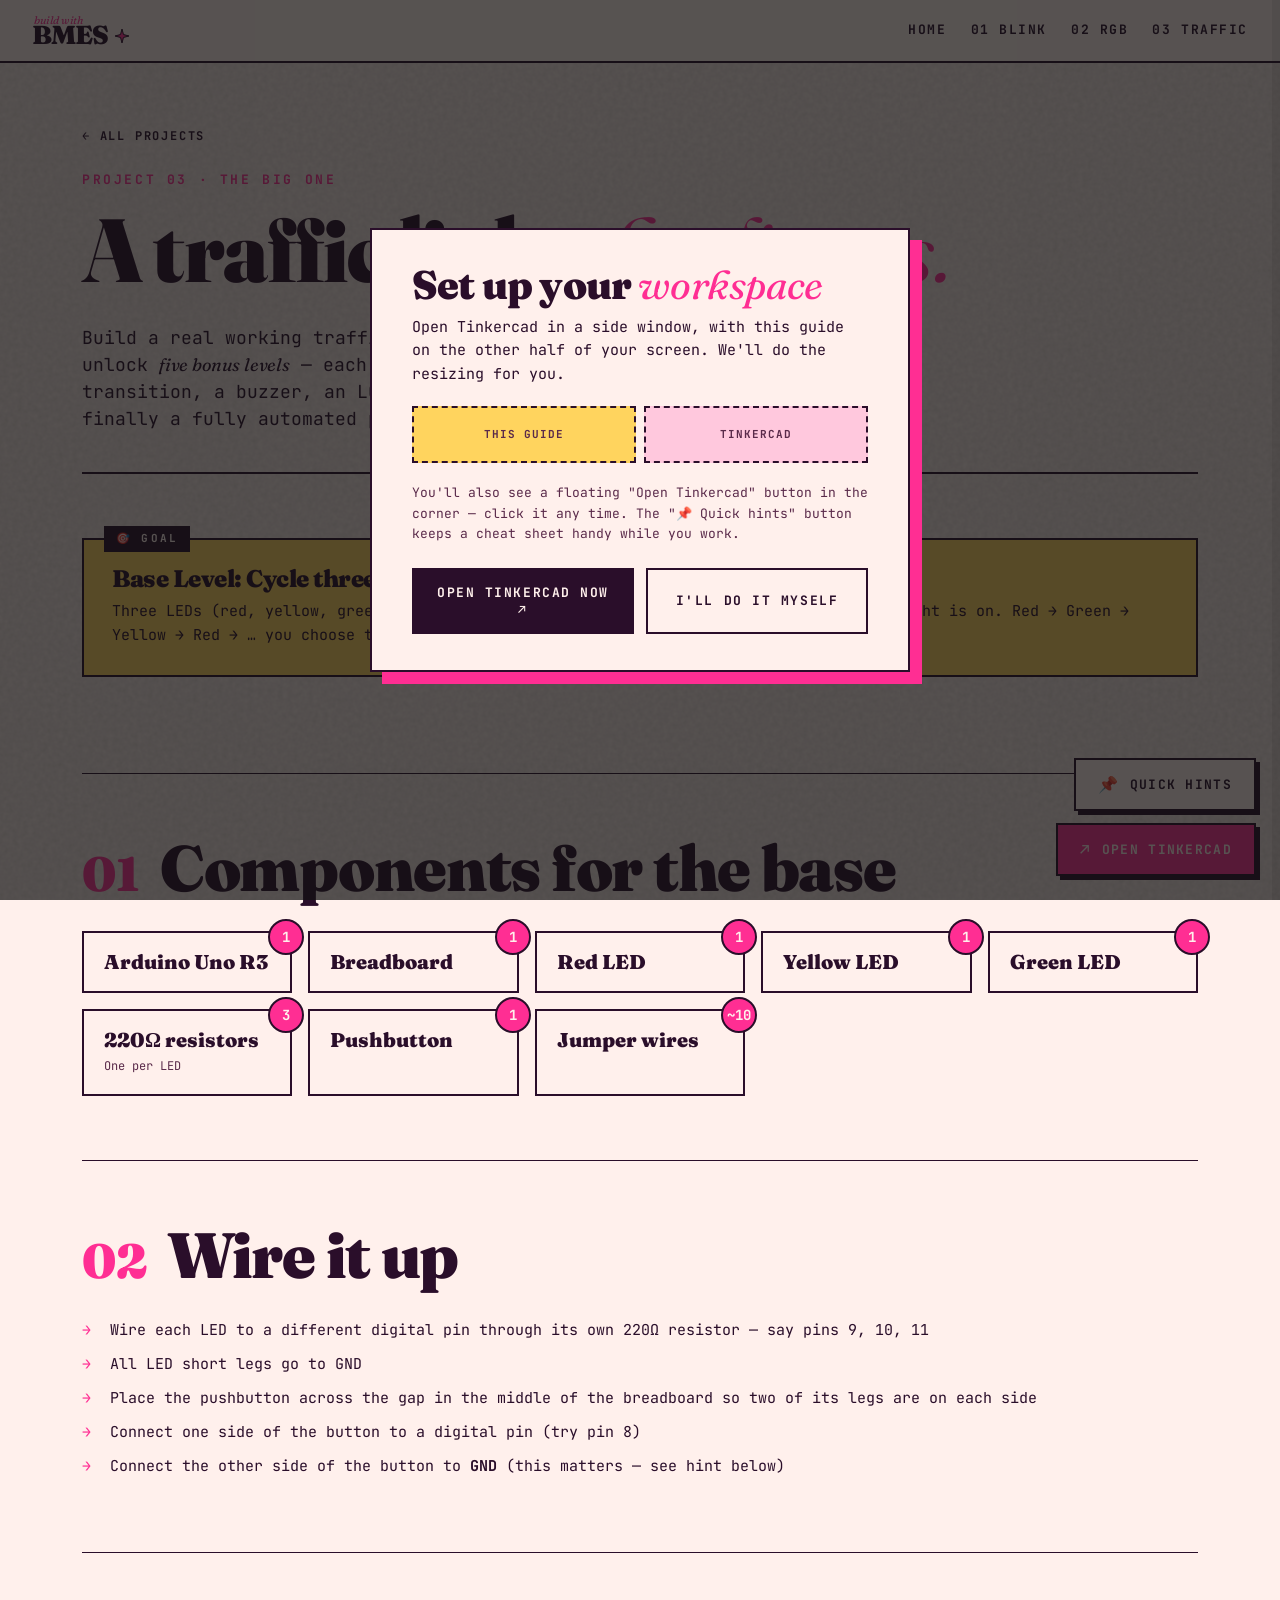
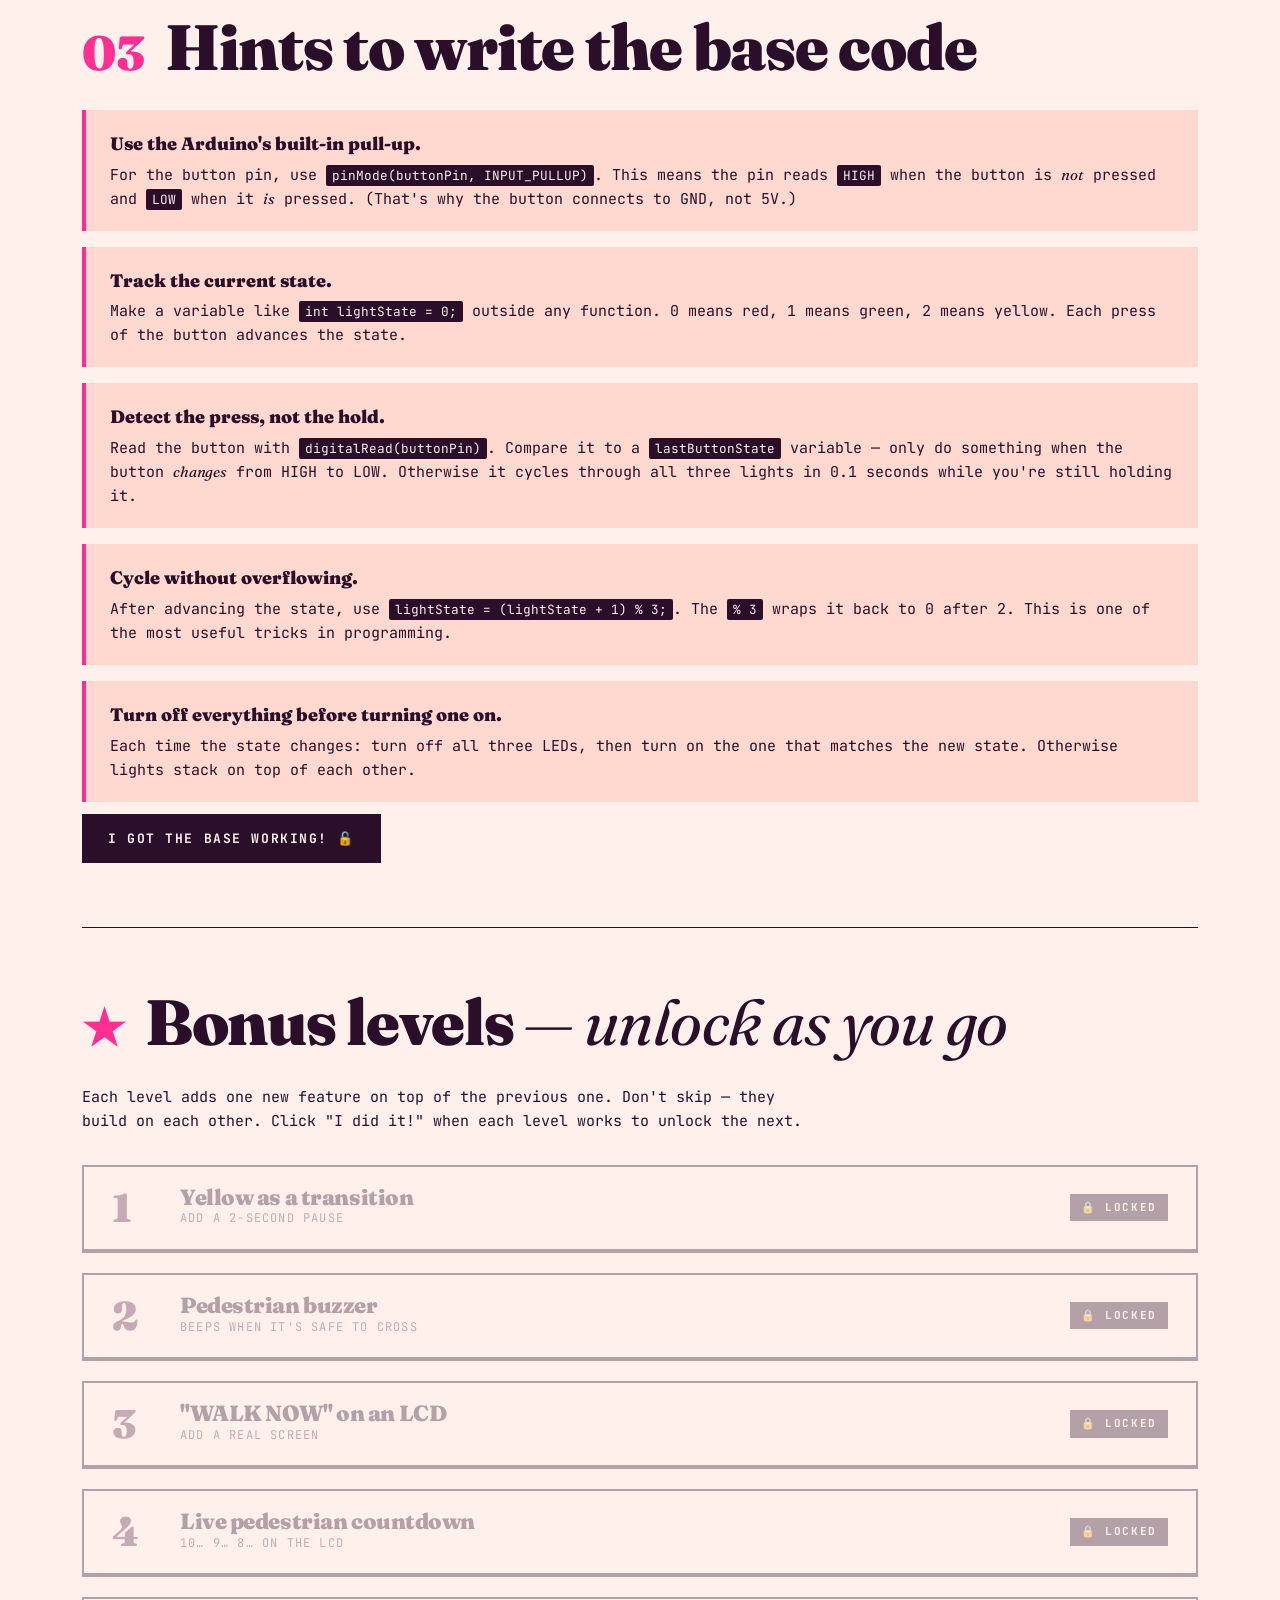
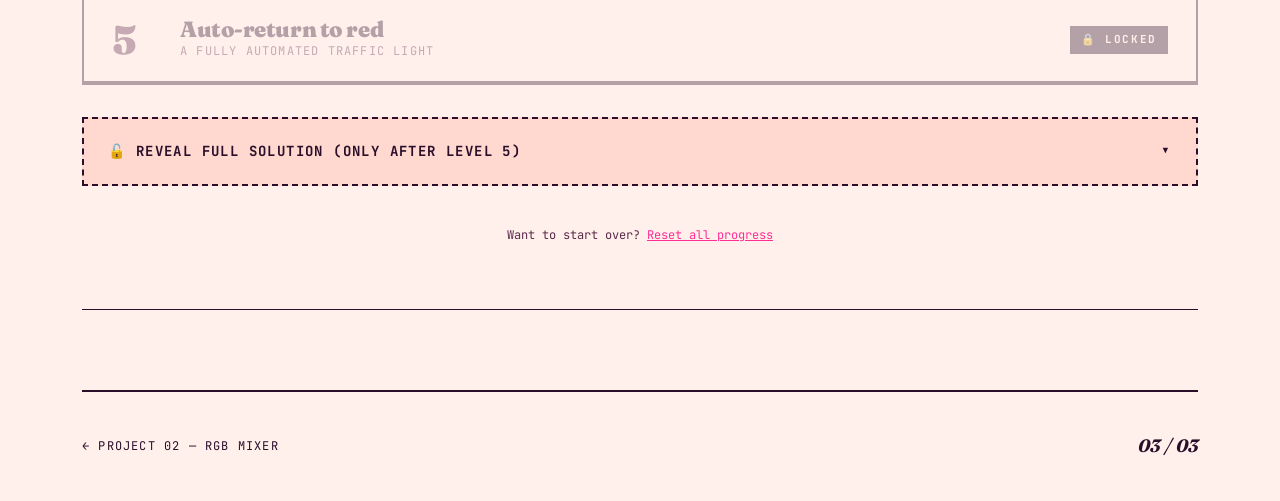
==== commit bffe133c: "Traffic light: add gated full-solution reveal at end of bonus levels" ====
--- a/traffic-light.html
+++ b/traffic-light.html
@@ -275,6 +275,152 @@
       </div>
     </div>
 
+    <details class="reveal">
+      <summary>🔓 Reveal full solution (only after Level 5)</summary>
+      <p class="reveal-warn">Only peek if you've actually finished — or you've been stuck for 20+ minutes and need to compare. The struggle <em>is</em> the lesson.</p>
+<pre><code>#include &lt;LiquidCrystal.h&gt;
+LiquidCrystal lcd(7, 6, 5, 4, 3, 2);
+
+// --- pin assignments ---
+const int RED_PIN    = 11;
+const int YELLOW_PIN = 10;
+const int GREEN_PIN  =  9;
+const int BTN_PIN    =  8;
+const int BUZZER_PIN = 12;
+
+// --- state tracker ---
+int lightState   = 0;    // 0=red  1=green  2=yellow
+int lastBtnState = HIGH; // HIGH = not pressed (INPUT_PULLUP)
+
+// --- pedestrian countdown ---
+unsigned long greenStartTime = 0;
+bool greenActive  = false;
+int  walkCountdown = 10;
+
+void setup() {
+  pinMode(RED_PIN,    OUTPUT);
+  pinMode(YELLOW_PIN, OUTPUT);
+  pinMode(GREEN_PIN,  OUTPUT);
+  pinMode(BUZZER_PIN, OUTPUT);
+  pinMode(BTN_PIN,    INPUT_PULLUP);
+
+  lcd.begin(16, 2);
+
+  digitalWrite(RED_PIN, HIGH);
+  showRed();
+
+  Serial.begin(9600);
+}
+
+void loop() {
+  int btnState = digitalRead(BTN_PIN);
+
+  // detect the MOMENT of button press
+  if (btnState == LOW && lastBtnState == HIGH) {
+    digitalWrite(RED_PIN,    LOW);
+    digitalWrite(YELLOW_PIN, LOW);
+    digitalWrite(GREEN_PIN,  LOW);
+    greenActive = false;
+
+    lightState = (lightState + 1) % 3;
+
+    if (lightState == 0) {
+      digitalWrite(RED_PIN, HIGH);
+      showRed();
+    }
+
+    if (lightState == 1) {
+      // yellow for 2 seconds to warn drivers
+      digitalWrite(YELLOW_PIN, HIGH);
+      showYellowWarning();
+      delay(2000);
+      digitalWrite(YELLOW_PIN, LOW);
+
+      // now switch to green + start pedestrian timer
+      digitalWrite(GREEN_PIN, HIGH);
+      greenStartTime = millis();
+      greenActive    = true;
+      walkCountdown  = 10;
+      showGreen(walkCountdown);
+      pedestrianBeep();
+    }
+
+    if (lightState == 2) {
+      digitalWrite(YELLOW_PIN, HIGH);
+      showYellowWarning();
+    }
+
+    delay(50);
+  }
+
+  // live countdown while green is active
+  if (greenActive) {
+    int elapsed   = (millis() - greenStartTime) / 1000;
+    int remaining = 10 - elapsed;
+
+    if (remaining != walkCountdown && remaining &gt; 0) {
+      walkCountdown = remaining;
+      showGreen(walkCountdown);
+      if (remaining &lt;= 3) {
+        tone(BUZZER_PIN, 880, 150); // urgent beep
+      }
+    }
+
+    if (remaining &lt;= 0) {
+      greenActive = false;
+      showWait();
+      delay(1500);
+
+      digitalWrite(GREEN_PIN, LOW);
+      digitalWrite(RED_PIN, HIGH);
+      lightState = 0;
+      showRed();
+    }
+  }
+
+  lastBtnState = btnState;
+}
+
+void showRed() {
+  lcd.clear();
+  lcd.setCursor(0, 0); lcd.print("     STOP       ");
+  lcd.setCursor(0, 1); lcd.print(" Wait for green ");
+  Serial.println("Now: RED");
+}
+
+void showYellowWarning() {
+  lcd.clear();
+  lcd.setCursor(0, 0); lcd.print(" PREPARE TO GO  ");
+  lcd.setCursor(0, 1); lcd.print("  Green coming! ");
+  Serial.println("Now: YELLOW");
+}
+
+void showGreen(int seconds) {
+  lcd.clear();
+  lcd.setCursor(0, 0); lcd.print("  WALK NOW :)   ");
+  lcd.setCursor(0, 1); lcd.print("  Time left: ");
+  lcd.print(seconds);
+  lcd.print("s  ");
+  Serial.print("GREEN - Countdown: "); Serial.println(seconds);
+}
+
+void showWait() {
+  lcd.clear();
+  lcd.setCursor(0, 0); lcd.print("  TIME IS UP!   ");
+  lcd.setCursor(0, 1); lcd.print(" Wait for signal");
+  Serial.println("Countdown ended");
+}
+
+void pedestrianBeep() {
+  // 3 quick beeps = crossing signal starting
+  for (int i = 0; i &lt; 3; i++) {
+    tone(BUZZER_PIN, 1000, 200);
+    delay(300);
+  }
+}</code></pre>
+      <p class="reveal-note"><strong>Compare your version to this one.</strong> What did you do differently? Did you use functions like <code>showRed()</code>, or did you write everything inline? Did you use <code>millis()</code> for the countdown, or <code>delay()</code>? Both can work — but only one keeps the button responsive.</p>
+    </details>
+
     <div class="reset-row">
       Want to start over? <button onclick="resetProgress()">Reset all progress</button>
     </div>
--- a/style.css
+++ b/style.css
@@ -330,6 +330,39 @@
 }
 .callout strong { font-family: 'Fraunces', serif; font-weight: 900; font-size: 18px; display: block; margin-bottom: 6px; }
 
+/* reveal / show-solution accordion */
+.reveal {
+  margin-top: 32px;
+  border: 2px dashed var(--ink);
+  background: var(--cream-2);
+}
+.reveal summary {
+  padding: 18px 24px;
+  cursor: pointer;
+  font-family: 'JetBrains Mono', monospace;
+  font-weight: 700; font-size: 14px;
+  text-transform: uppercase; letter-spacing: 0.1em;
+  list-style: none;
+  user-select: none;
+  display: flex; align-items: center; justify-content: space-between;
+}
+.reveal summary::-webkit-details-marker { display: none; }
+.reveal summary::after {
+  content: "▾"; font-size: 18px; transition: transform 0.2s;
+}
+.reveal[open] summary::after { transform: rotate(180deg); }
+.reveal summary:hover { background: var(--rose); }
+.reveal[open] summary { border-bottom: 2px dashed var(--ink); }
+.reveal-warn {
+  padding: 16px 24px 0;
+  font-style: italic; font-family: 'Fraunces', serif; font-weight: 700;
+  font-size: 16px; color: var(--coral);
+}
+.reveal pre { margin: 16px 24px; font-size: 12.5px; }
+.reveal-note { padding: 0 24px 20px; font-size: 13px; color: var(--ink-soft); }
+.reveal-note strong { color: var(--ink); font-family: 'Fraunces', serif; font-weight: 900; font-size: 15px; }
+
+
 /* ---------- footer ---------- */
 footer {
   border-top: 2px solid var(--ink);
